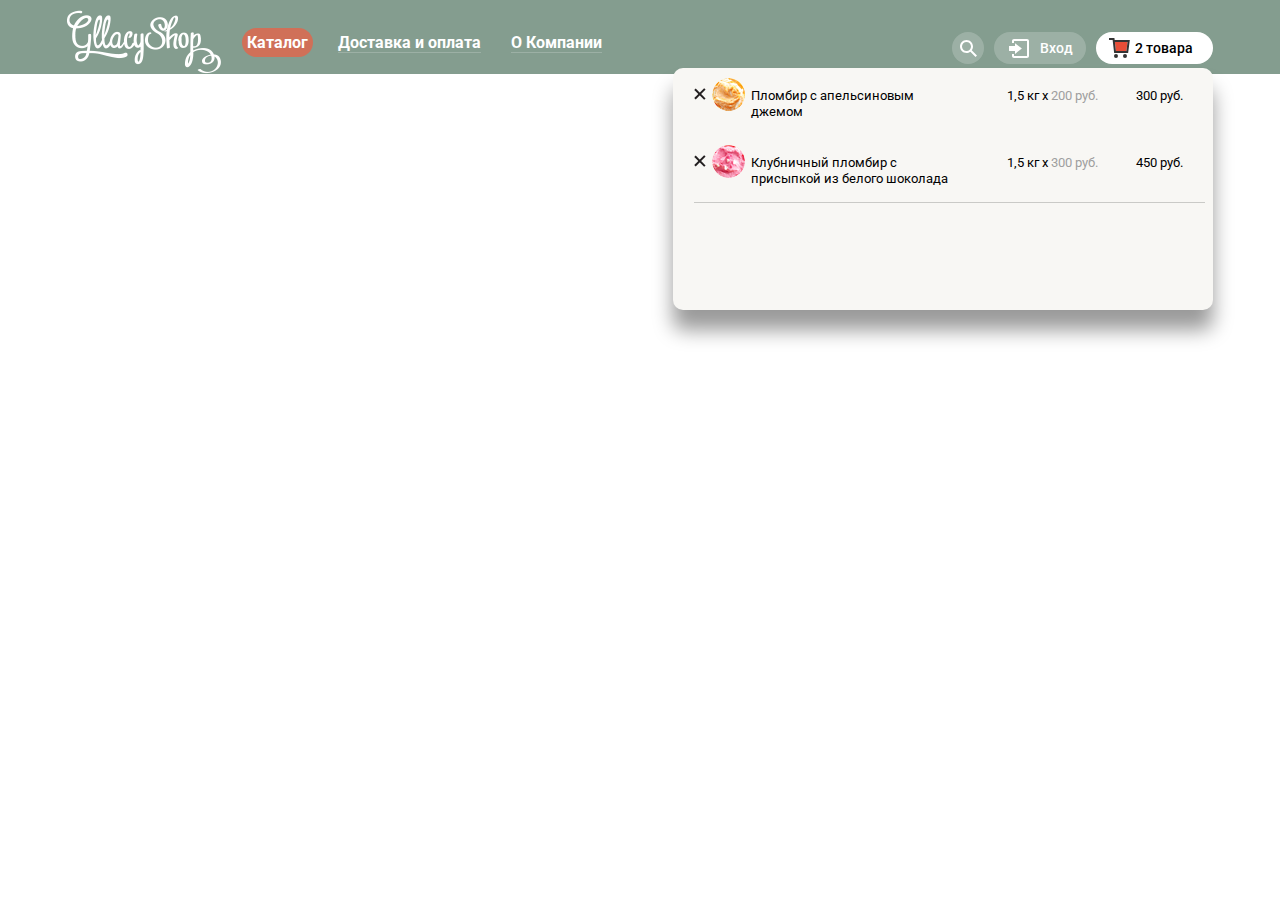
==== catalog.html @ e86bbff4 "Версія 18" ====
<!DOCTYPE html>
<html lang="ru">
<head>
	<meta charset="utf-8">
	<title>HTML Academy: Gllacy</title>
	<link href="https://fonts.googleapis.com/css?family=Roboto:400,500,700" rel="stylesheet">
	<link href="css/normalize.css" rel="stylesheet">
	<link rel="stylesheet"  href="css/style.css">
</head>
<body class="catalog">
	<article class="site-wrapper">
		<h1 class="visually-hidden">Сливочное мороженое</h1>
		<header class="my-header">
			<div class="container">
				<a class="header-logo" href="index.html">
					<img src="img/logo.png" width="154" height="64" alt="Логотип Gllacy">
				</a>
				<nav class="my-navigation">
					<ul class="site-navigation">
						<li class="navigation-item">
							<a href="" class="active">Каталог</a>
							<ul class="sub-menu">
								<li class="sub-menu-title">Новинки</li>
								<li class="active">
									<a href="catalog.html">Сливочное</a>
								</li>
								<li>
									<a href="">Щербеты</a>
								</li>
								<li>
									<a href="">Фруктовый лед</a>
								</li>
								<li>
									<a href="">Мелорин</a>
								</li>
							</ul>
						</li>
						<li class="navigation-item">
							<a href="">Доставка и оплата</a>
						</li>
						<li class="navigation-item">
							<a href="">О Компании</a>
						</li>
					</ul>
				</nav>
				<div class="search">
					<button class="search-button">
						<svg x="0px" y="0px" width="17px" height="17px" viewBox="0 0 17 17" enable-background="new 0 0 17 17" xml:space="preserve">
							<g>
								<path fill="#FFFFFF" d="M16.958,15.527L11.75,10.32C12.533,9.247,13,7.93,13,6.5C13,2.91,10.09,0,6.5,0S0,2.91,0,6.5
								S2.91,13,6.5,13c1.438,0,2.763-0.473,3.839-1.263l5.205,5.204L16.958,15.527z M6.5,11C4.019,11,2,8.981,2,6.5S4.019,2,6.5,2
								S11,4.019,11,6.5S8.981,11,6.5,11z"/>
							</g>
						</svg>
					</button>
					<form class="search-form" action="https://echo.htmlacademy.ru" method="post">
						<input type="search" name="search" id="search" placeholder="Что ищем?">
					</form>	
				</div>
				<div class="user-enter">
					<button class="enter-button">
						<svg x="0px" y="0px" width="21px" height="19px" viewBox="0 0 21 19" enable-background="new 0 0 21 19" xml:space="preserve">
							<polygon fill="#FFFFFF" points="6,14.875 12.917,9.5 6,4.125 6,7.042 -0.042,7.042 -0.042,11.959 6,11.959"/>
							<path fill="#FFFFFF" d="M18,0H5C3.9,0,3,0.9,3,2v2h2V2h13v15H5v-2H3v2c0,1.1,0.9,2,2,2h13c1.1,0,2-0.9,2-2V2C20,0.9,19.1,0,18,0z"/>
						</svg>
						<span>Вход</span>
					</button>
					<form class="enter-form" action="https://echo.htmlacademy.ru" method="post">
						<p class="form-item">
							<input type="text" name="user-email" id="user-email" required="">
							<label for="user-email">Электронная почта</label>
						</p>
						<p class="form-item">
							<input type="password" name="user-password" id="user-password" required="">
							<label for="user-password">Пароль</label>
						</p>
						<div class="authorization">
							<button type="submit">Войти</button>
							<p class="auxiliary-links">
								<a href="">Забыли пароль?</a>
								<a href="">Новая регистрация</a>
							</p>
						</div>
					</form>
				</div>
				<div class="basket">
					<button class="full-basket">
						<svg x="0px" y="0px" width="21px" height="20px" viewBox="0 0 21 20" enable-background="new 0 0 21 20" xml:space="preserve">
							<polygon fill="#E84D37" points="5.888,4.031 6.922,13 17.372,13 18.548,4.031 "/>
							<circle fill="#343434" cx="6.984" cy="18" r="2"/>
							<circle fill="#343434" cx="15.984" cy="18" r="2"/>
							<path fill="#343434" d="M5.657,2.031L5.422,0H0v2h3.64l1.5,13h13.988l1.699-12.969H5.657z M17.372,13H6.922L5.888,4.031h12.66	L17.372,13z"/>
						</svg>
						<span>2 товара</span>
					</button>
					<div class="selected-goods">
						<ul class="selected-goods-list">
							<li class="selected-goods-item">
								<button class="delete-button" type="button">
									<span class="visually-hidden">
										Удалить товар из списка избранных
									</span>
								</button>
								<div class="goods-description">
									<img src="img/selected-ice-1.png" width="33" height="33" alt="Мороженое">
									<p class="ice-name">
										Пломбир с апельсиновым джемом
									</p>
									<p class="quantity-price">
										1,5 кг х <span>200 руб.</span>
									</p>
									<span class="total-price">300 руб.</span>
								</div>
							</li>
							<li class="selected-goods-item">
								<button class="delete-button" type="button">
									<span class="visually-hidden">
										Удалить товар из списка избранных
									</span>
								</button>
								<div class="goods-description">
									<img src="img/selected-ice-2.png" width="33" height="33" alt="Мороженое">
									<p class="ice-name">
										Клубничный пломбир с присыпкой из белого шоколада
									</p>
									<p class="quantity-price">
										1,5 кг х <span>300 руб.</span>
									</p>
									<span class="total-price">450 руб.</span>
								</div>
							</li>
						</ul>
					</div>
				</div>
			</div>
		</header>
	</article>
</body>
</html>
---- css/style.css ----
body {
	font-family: "Roboto", Arial, sans-serif; 
	font-size: 16px;
	line-height: 22px;
	font-weight: 400;
}
a {
	text-decoration: none;
}
button {
	font-family: "Roboto", Arial, sans-serif;
	border: none;
	background: none;
	cursor: pointer;
}
input,
textarea {
	font-family: "Roboto", Arial, sans-serif;
}
.visually-hidden:not(:focus):not(:active),
input[type="checkbox"].visually-hidden,
input[type="radio"].visually-hidden {
	position: absolute;
	width: 1px;
	height: 1px;
	margin: -1px;
	border: 0;
	padding: 0;
	white-space: nowrap;
	-webkit-clip-path: inset(100%);
	      clip-path: inset(100%);
	clip: rect(0 0 0 0);
	overflow: hidden;
}
.container {
	position: relative;
	margin: 0 auto;
	padding: 0 27px;
	box-sizing: border-box;
	max-width: 1200px;
}
.site-wrapper {
	background-color: #849d8f;
	min-width: 1200px
}
.my-header .container {
	display: flex;
	position: relative;
	padding-top: 32px;
}
.header-logo img {
	position: absolute;
	left: 27px;
	top: 10px;
}
.my-navigation .site-navigation {
	display: flex;
	list-style: none;
	margin: 0;
	margin-left: 180px;
	padding: 0;
}
 .site-navigation .navigation-item {
 	position: relative;
 	padding-bottom: 10px;
 } 
.navigation-item > a {
	font-size: 16px;
	line-height: 18px;
	font-weight: 700;
	color: #ffffff;
	border-bottom: 1px solid rgba(255, 255, 255, 0.2);
}
.navigation-item > a.active {
	border-bottom: none;
}
.navigation-item:not(:last-child) a {
	margin-right: 30px;
}
.navigation-item:hover > a {
	padding: 5px;
	color: #333333;
	background-color: #f7f6f3;
	border-radius: 15px;
	border: none;
}
.navigation-item:not(:last-child):hover a,
.navigation-item:not(:last-child):active a  {
	margin-right: 20px;
}
.navigation-item > a:active {
	padding: 5px;
	color: #333333;
	background-color: #f7f6f3;
	border-radius: 15px;
	box-shadow: inset 0 2px 0 0 #696969;
} 
.navigation-item  a.active {
	color: #ffffff;
	background-color: #d07058;
	border-radius: 15px;
	padding: 5px;	
}
.site-navigation .navigation-item:hover .sub-menu {
	display: block;
}
.my-navigation .sub-menu {
	display: none;
	position: absolute;
    left: -18px;
    top: 30px;
	margin: 0;
	padding: 13px 0;
	box-sizing: border-box;
	font-size: 14px;
	line-height: 16px;
	list-style: none;
	width: 144px;
	background-color: #f8f7f4;
	border-radius: 5px;
	box-shadow: 0 20px 20px 0 rgba(0, 0, 0, 0.4);
	z-index: 2;
}
.my-navigation .sub-menu-title {
	margin: 0 6px;
	padding-left: 15px;
	padding-bottom: 12px;
	font-weight: 700;
	border-bottom: 1px solid #d1d0ce;
}
.my-navigation .sub-menu a {
	display: block;
	margin: 0;
	padding: 6px 0 6px 21px;
	color: #000000;
}
.sub-menu li:not(.sub-menu-title):hover {
	background-color: #fbded7;
}
.sub-menu li:not(.sub-menu-title):active {
	background-color: #f6b5a5;
}
.sub-menu li.active,
.sub-menu li.active:hover,
.sub-menu li.active:active {
	background-color: #d07058;
	border-bottom: none;
}
.navigation-item:not(:last-child) a.active{
	margin-right: 25px;
	margin-left: -5px;
}
.sub-menu .active a {
	color: #ffffff;
}
.my-header .search {
	margin-left: auto;
	position: relative;
	padding-left: 15px;
	padding-bottom: 10px;
	cursor: pointer;
}
.search .search-button {
	display: flex;
	width: 32px;
	height: 32px;
    background-color: rgba(255, 255, 255, 0.2);
	border-radius: 50%;
	cursor: pointer;
}
.search:hover .search-button {
	background-color: #f8f7f4;
}
.search-button svg {
	display: block;
	margin: auto;
}
.search:hover path {
	fill: #000000;
}
.search .search-form {
	display: none;
	position: absolute;
    top: 36px;
    left: -294px;
	width: 341px;
	padding: 20px 15px;
	box-sizing: border-box;
	background-color: #f8f7f4;
	border-radius: 5px;
	box-shadow: 0 20px 20px 0 rgba(0, 0, 0, 0.4);
	z-index: 2;
}
.search-form input {
	font-family: "Roboto", Arial, sans-serif; 
	font-size: 14px;
	line-height: 24px;
	font-weight: 400;
	width: 100%;
	height: 44px;
	padding: 0 15px;
	border: 1px solid #d3d3d2;
	border-radius: 5px;
}
.search:hover .search-form {
	display: block;
}
.my-header .user-enter {
	position: relative;
	margin-left: 10px;
}
.user-enter .enter-button {
	padding: 0;
	margin: 0;
	padding-left: 37px;
	padding-right: 5px;
	box-sizing: border-box;
	min-width: 92px;
	max-width: 180px;
	min-height: 32px;
    background-color: rgba(255, 255, 255, 0.2);
	border-radius: 20px; 
	position: relative;
}
.enter-button svg {
	position: absolute;
	top: 7px;
	left: 15px;
}
.enter-button span {
	display: block;
	font-size: 14px;
	line-height: 16px;
	font-weight: 500;
	color: #ffffff;
}
.user-enter:hover .enter-button {
	background-color: #f8f7f4;
}
.user-enter:hover path,
.user-enter:hover polygon {
	fill: #000000;
}
.user-enter:hover span {
	color: #000000;
}
.user-enter .enter-form {
	display: none;
	width: 277px;
	padding: 20px 17px 20px 19px;
	box-sizing: border-box;
	background-color: #f8f7f4;
	border-radius: 5px;
	box-shadow: 0 20px 20px 0 rgba(0, 0, 0, 0.4);
	position: absolute;
	top: 36px;
    left: -185px;
    z-index: 2;
}
.user-enter:hover .enter-form {
	display: block;
}
.enter-form label,
.enter-form input {
	font-family: "Roboto", Arial, sans-serif; 
	font-size: 14px;
	line-height: 24px;
	font-weight: 400;
}
.enter-form .form-item {
	position: relative;
	margin: 0;
}
.enter-form input {
	width: 100%;
	height: 44px;
	padding-left: 15px;
	padding-right: 10px;
	box-sizing: border-box;
	border: 1px solid #d3d3d2;
	border-radius: 5px;
}
.enter-form .box {
	position: relative;
}
.form-item label {
	position: absolute;
	color: #999999;
	top: 10px;
	left: 15px;
	transition: 0.2s ease all;
}
.user-enter input:focus +  label,
.user-enter input:valid +  label {
	transform: translateY(-32px);
	font-size: 12px;
	color: #485798;
}
.enter-form input[type="text"] {
	margin-bottom: 20px;
}
.enter-form .authorization {
	display: flex;
	justify-content: space-between;
	flex-wrap: wrap;
	margin-top: 20px;
}
.authorization button {
	min-width: 100px;
	padding: 11px 5px;
	font-size: 18px;
	line-height: 24px;
	font-weight: 700;
	color: #ffffff;
	background-image: linear-gradient(90deg, rgb(231,74,53) 0%, rgb(242,104,67) 100%);
	border-radius: 25px;	
}
.authorization button:hover {
	background-image: none;
	background-color: #ed715f;
	box-shadow: 0px 2px 0px 0px #ac1000;
}
.authorization button:active {
	background-image: linear-gradient( 90deg, rgb(242,104,67) 0%, rgb(231,74,53) 100%);
	box-shadow: inset 0px 2px 0px 0px #ac1000;
}
.authorization .auxiliary-links {
	margin: 0;
	margin-left: 5px;
	display: flex;
	flex-direction: column;
	align-self: center;
}
.auxiliary-links a {
	display: block;
	align-self: center;
	font-size: 13px;
	line-height: 15px;
	color: #323232;
	border-bottom: 1px solid #b2b2b2;
}
.auxiliary-links a:first-child {
	margin-bottom: 9px;
	margin-right: 17px;
}
.auxiliary-links a:hover,
.auxiliary-links a:active {
	color: #e84d37;
	border-color: #f9cdc4;
}
.my-header .basket {
	margin-left: 10px;
}
.basket .basket-button {
	position: relative;
	min-width: 117px;
	padding: 8px 0;
	padding-left: 10px;
	background-color: rgba(255, 255, 255, 0.2);
	border-radius: 20px;
	font-size: 14px;
	font-weight: 500;
	color: #ffffff;
	line-height: 16px;
}
.basket:hover .basket-button {
	background-color: #ffffff;
	color: #000000;
}
.basket svg {
	position: absolute;
	top: 6px;
    left: 13px;
}
.basket:hover path,
.basket:hover circle {
	fill: #000000;
}
.slider-switches {
	position: relative;
}
.slider-switches .wrapper {
	position: absolute;
	top: 595px;
	z-index: 2;
}
.slider-controls label {
	position: relative;
	display: inline-block;
	width: 21px;
	height: 21px;
	border: 2px solid #ffffff;
	box-sizing: border-box;
	border-radius: 50%;
	cursor: pointer;
}
.slider-controls label:hover {
	background-color: rgba(248, 247, 244, 0.4);
}
#slider-1:checked ~ .slider-switches .slider-controls-item-1 {
	background-color: #ffffff;
}
#slider-2:checked ~ .slider-switches .slider-controls-item-2 {
	background-color: #ffffff;
}
#slider-3:checked ~ .slider-switches .slider-controls-item-3 {
	background-color: #ffffff;
}
#slider-2:checked  ~ .site-wrapper {
	background-color: #8d9bab;
}
#slider-3:checked  ~ .site-wrapper {
	background-color: #a7958e;
}
.my-header .slider {
	min-height: 540px;
}
.slider .container {
	padding-top: 0;
	padding-bottom: 0;
}
.slider .slider-list {
	padding: 0;
	list-style: none;
}
 .slider-list .slider-item {
 	display: none;
 	position: relative;
 	width: 1146px; 
}
 #slider-1:checked ~ .site-wrapper .slider-item:nth-child(1) {
	display: block;
}
#slider-2:checked ~ .site-wrapper .slider-item:nth-child(2) {
	display: block;
}
#slider-3:checked ~ .site-wrapper .slider-item:nth-child(3) {
	display: block;
}
.slider-item .contacts {
	width: 167px;
	margin-left: auto;
}
.contacts p {
	margin: 0;
	margin-bottom: 5px;
	font-size: 14px;
	line-height: 14px;
	color: #ffffff;
	font-weight: 700;
}
.contacts span {
	font-size: 22px;
	line-height: 24px;
	color: #ffffff;
	font-weight: 700;
}
.slider-item img {
	position: absolute;
    left: 50%;
    transform: translateX(-50%);
    filter: drop-shadow(0 0 70px rgba(255, 255, 255, 0.5));
    z-index: 1;
}
.slider-item h2 {
    position: absolute;
    top: 303px;
    padding: 0 237px;
    font-size: 60px;
    line-height: 60px;
    font-weight: 700;
    color: #ffffff;
    z-index: 2;
}
.slider-item a {
	position: absolute;
    left: 50%;
    top: 500px;
    margin-left: -140px;
    padding: 11.5px 41.5px;
    font-size: 32px;
    line-height: 44px;
    font-weight: 700;
    color: #ffffff;
    background-image: linear-gradient( 90deg, rgb(231,74,53) 0%, rgb(242,104,67) 100%);
    box-shadow: 0px 2px 2px 0px rgba(172, 16, 0, 0.64);
    border-radius: 35px;
    z-index: 2;
}
.slider-item a:hover {
	background-image: none;
	background-color: #ed715f;
	box-shadow: 0px 2px 0px 0px #ac1000;
}
.slider-item a:active {
	background-image: linear-gradient( 90deg, rgb(242,104,67) 0%, rgb(231,74,53) 100%);
	box-shadow: inset 0px 2px 0px 0px #ac1000;
}
.slider-item:nth-child(2) .title-bottom {
	padding: 0 38px;
}
.slider-item:nth-child(3) .title-top {
	padding: 0 15px;
}
.action .container {
	position: relative;
}
.action .action-list {
	display: flex;
	justify-content: space-between;
	list-style: none;
	padding: 0;
	margin: 0;
	margin-top: 74px;
}
.action-list .action-item {
	width: 560px;
	min-height: 229px;
	border-radius: 15px;
	padding: 23px 20px;
	box-sizing: border-box;
	display: flex;
	flex-direction: column;
}
.action-list .action-item:first-child {
	background-image: url(../img/action-1.jpg);
	background-color: #802747;
	background-size: cover;
	z-index: 2
}
.action-list .action-item:last-child {
	background-image: url(../img/action-2.jpg);
	background-color: #663b25;
	background-size: cover;
	z-index: 2;
}
.action-item h3 {
	margin: 0;
	font-size: 35px;
	line-height: 41px;
	color: #ffffff;
}
.action-item p {
	margin: 0;
	margin-top: 25px;
	margin-bottom: 28px;
	font-size: 18px;
	line-height: 22px;
	color: #ffffff;
	font-weight: 700;
}
.action-item a {
	font-size: 18px;
	line-height: 24px;
	font-weight: 700;
	color: #ffffff;
	min-width: 120px;
	max-width: 280px;
	padding: 11px 23.5px;
	background-image: linear-gradient(90deg, rgb(231,74,53) 0%, rgb(242,104,67) 100%);
	box-shadow: 0px 2px 2px 0px rgba(172, 16, 0, 0.64);
	border-radius: 25px;
	align-self: flex-end;
}
.action-item a:hover {
	background-image: none;
	background-color: #ed715f;
	box-shadow: 0px 2px 0px 0px #ac1000;
}
.action-item a:active {
	background-image: linear-gradient( 90deg, rgb(242,104,67) 0%, rgb(231,74,53) 100%);
	box-shadow: inset 0px 2px 0px 0px #ac1000;
}
.popular-goods {
	margin-top: 40px;
}
.popular-goods .ice-list {
	margin: 0;
	padding: 0;
	list-style: none;
	display: flex;
	flex-wrap: wrap;
}
.ice-list .ice-item {
	position: relative;
    width: 267px;
    min-height: 322px;
    color: #ffffff;
}
.ice-list .ice-item:not(:nth-child(4n+4)) {
	margin-right: 26px;
}
.ice-item .ice-item-container {
	position: absolute;
	left: -13px;
	display: flex;
	flex-direction: column;
    width: 293px;
    min-height: 408px;
    padding: 0 13px;
    padding-top: 6px;
    padding-bottom: 20px;
    box-sizing: border-box;
    color: #ffffff;
    border-radius: 5px;
    z-index: 2;
}
.ice-item .ice-item-container:hover {
	z-index: 3;
	background-color: rgba(248, 247, 244, 0.2);
	box-shadow: 0px 20px 20px 0px rgba(0, 0, 0, 0.4);
}
.ice-item-container img {
	width: 267px;
	height: 267px;
	border-radius: 50%;
}
.ice-item-container .ice-priсe {
	display: block;
	font-size: 45px;
	line-height: 45px;
	font-weight: 700;
	margin-top: -64px;
}
.ice-priсe b {
	font-size: 30px;
	line-height: 45px;
}
.ice-item-container .ice-description {
	margin-top: 20px;
	margin-bottom: 15px;
	text-align: center;
	color: #ffffff;
}
.ice-description a {
	color: #ffffff;
	border-bottom: 1px solid rgba(255, 255, 255, 0.2);
}
.ice-item-container .fast-browsing {
	display: none;
	align-self: center;
	font-size: 18px;
	line-height: 24px;
	font-weight: 700;
	max-width: 250px;
	padding: 10.5px 16.5px;
	box-sizing: border-box;
	color: #ffffff;
	background-image: linear-gradient(90deg, rgb(231,74,53) 0%, rgb(242,104,67) 100%);
    box-shadow: 0px 2px 2px 0px rgba(172, 16, 0, 0.64);
    border-radius: 25px;
}
.ice-item-container .fast-browsing:hover {
	background-image: none;
	background-color: #ed715f;
	box-shadow: 0px 2px 0px 0px #ac1000;
}
.ice-item-container .fast-browsing:active {
	background-image: linear-gradient( 90deg, rgb(242,104,67) 0%, rgb(231,74,53) 100%);
	box-shadow: inset 0px 2px 0px 0px #ac1000;
}
.ice-item-container:hover .fast-browsing {
	display: block;
}
.popular-goods .hit {
	position: relative;
}
.popular-goods .hit::before {
	content: "";
	position: absolute;
	top: 10px;
	left: 0;
	width: 70px;
	height: 70px;
	background-image: url(../img/hit.png);
	background-repeat: no-repeat;
}
.about-us {
	margin-top: -35px;
}
.about-us .about-us-wpapper {
	min-height: 310px;
	padding: 30px 33px 0 21px;
	box-sizing: border-box;
	background-color: #e1cea4;
	background-image: url(../img/pattern-1.png);
	border-radius: 15px;
}
.about-us-wpapper h2 {
	margin: 0;
	margin-bottom: 20px;
	font-size: 24px;
	line-height: 30px;
}
.about-us-wpapper .about-us-description {
	display: flex;
	justify-content: space-between;
	align-items: flex-start;
	flex-wrap: wrap;
}
.about-us-description p {
	position: relative;
	width: 540px;
	margin: 0;
	margin-bottom: 25px;
	padding-left: 58px;
	box-sizing: border-box;
}
.about-us-description p:first-child::before {
	content: "";
	background-image: url(../img/description-icon-1.png);
	position: absolute;
	top: -15px;
	left: 0;
	width: 49px;
	height: 49px;
}
.about-us-description p:nth-child(2)::before {
	content: "";
	background-image: url(../img/description-icon-2.png);
	position: absolute;
	top: -15px;
	left: 0;
	width: 49px;
	height: 49px;
}
.about-us-description p:nth-child(3)::before {
	content: "";
	background-image: url(../img/description-icon-3.png);
	position: absolute;
	top: -15px;
	left: 0;
	width: 49px;
	height: 49px;
}
.about-us-description p:last-child::before {
	content: "";
	background-image: url(../img/description-icon-4.png);
	position: absolute;
	top: -15px;
	left: 0;
	width: 49px;
	height: 49px;
}
.our-news {
	margin-top: 41px;
}
.our-news .container {
	display: flex;
	justify-content: space-between;
}
.our-news .news-item,
.our-news form {
	width: 560px;
	min-height: 220px;
	background-color: #ffffff;
	border-radius: 15px;
}
.our-news .news-item {
	padding: 25px 20px;
	box-sizing: border-box;
	background-image: url(../img/news-background.png);
	background-repeat: no-repeat;
	background-size: cover;
}
.news-item h3 {
	margin: 0;
	font-size: 16px;
}
.news-item a {
	display: block;
	margin-top: 10px;
	width: 285px;
	font-size: 24px;
	line-height: 30px;
	font-weight: 700;
	color: #000000;
	text-decoration: underline;
}
.our-news .news-form {
	margin-left: auto;
	padding: 5px;
	padding-left: 6px;
	box-sizing: border-box;
	background-image: url(../img/form-background.png);
	background-size: cover;
}
.news-form .form-wrapper {
	min-height: 210px;
	padding-top: 30px;
	padding-bottom: 35px;
	padding-left: 22px;
	box-sizing: border-box;
	background-color: #f8f7f4;
	border-radius: 15px;
}
.form-wrapper .form-description {
	margin: 0;
	padding-right: 11px;
	color: #5a5a5a;
}
.form-wrapper .your-email {
	display: block;
	margin: 0;
	padding: 0;
	margin-top: 34.9px;
}
.your-email input {
	font-size: 16px;
	width: 370px;
	height: 44px;
	padding: 0 15px;
	box-sizing: border-box;
	border: 1px solid #d3d3d2;
	border-radius: 5px;
}
.your-email button {
	max-width: 130px;
	font-size: 18px;
	line-height: 24px;
	font-weight: 700;
	color: #ffffff;
    padding: 10.5px 19.5px;
    margin-left: 12px;
	background-image: linear-gradient(90deg, rgb(231,74,53) 0%, rgb(242,104,67) 100%);
    box-shadow: 0px 2px 2px 0px rgba(172, 16, 0, 0.64);
    border-radius: 25px;
}
.your-email button:hover {
	background-image: none;
	background-color: #ed715f;
	box-shadow: 0px 2px 0px 0px #ac1000;
}
.your-email button:active {
	background-image: linear-gradient( 90deg, rgb(242,104,67) 0%, rgb(231,74,53) 100%);
	box-shadow: inset 0px 2px 0px 0px #ac1000;
}
.contact-details {
	margin-top: 40px;
}
.contact-details .container {
	padding: 0;
	position: relative;
}
.contact-details .map {
	min-height: 430px;
	background-image: url(../img/map.jpg);
	background-size: cover;
}
.contact-details .details-feedback {
	position: absolute;
	top: 40px;
	right: 20px;
	width: 305px;
	min-height: 307px;
	background-color: #ffffff;
	padding: 30px 25px 28px 25px;
	box-sizing: border-box;
	border-radius: 15px;
}
.details-feedback p {
	margin: 0;
}
.details-feedback h3 {
	margin: 0;
	font-size: 14px;
	font-weight: 400;
	line-height: 20px;
}
.details-feedback b {
	display: block;
	margin-top: 8px;
	font-size: 18px;
	line-height: 24px;
}
.details-feedback .phone {
	margin-top: 15px;
}
.our-address h3 {
	padding-right: 105px;
}
.phone span {
	display: block;
	margin-top: 8px;
	font-size: 14px;
	line-height: 22px;
}
.details-feedback button {
	margin-top: 13px;
	font-size: 18px;
	line-height: 24px;
	font-weight: 700;
	color: #ffffff;
	width: 252px;
	padding: 10px 0;
	background-image: linear-gradient(90deg, rgb(231,74,53) 0%, rgb(242,104,67) 100%);
    box-shadow: 0px 2px 2px 0px rgba(172, 16, 0, 0.64);
    border-radius: 25px;
}
.details-feedback button:hover {
	background-image: none;
	background-color: #ed715f;
	box-shadow:  0px 2px 0px 0px #ac1000;
}
.details-feedback button:active {
	background-image: linear-gradient( 90deg, rgb(242,104,67) 0%, rgb(231,74,53) 100%);
	box-shadow: inset 0px 2px 0px 0px #ac1000;
}
.my-footer .container {
	display: flex;
	padding-top: 35px;
	padding-bottom: 25px;
}
.social-footer .social-list {
	display: flex;
	justify-content: space-between;
	margin: 0;
	padding: 0;
	list-style: none;
	width: 185px;
}
.social-list .social-item {
	position: relative;
	width: 38px;
	height: 38px;
	border: 3px solid rgba(255, 255, 255, 0.5);
	box-sizing: border-box;
	border-radius: 50%;
	cursor: pointer;
}
.social-item a {
	display: block;
	width: 32px;
	height: 32px;
}
.social-item svg {
	position: absolute;
	width: 32.5px;
	height: 32.5px;
	top: 0px;
	left: 0px;
}
.social-item path {
	fill: #e6ebe9;
}
.social-item:hover path {
	fill: #ffffff;
}
.social-item:active path {
	fill: #e9e9e9;
}
.my-footer .footer-menu {
	width: 328px;
	margin-left: 215px;
	padding-left: 23px;
	box-sizing: border-box;
}
.footer-menu .footer-menu-list {
	display: flex;
	justify-content: space-between;
	flex-wrap: wrap;
	list-style: none;
	margin: 0;
	padding: 0;
}
.footer-menu-list a {
	position: relative;
	font-size: 13px;
	line-height: 18px;
	font-weight: 400;
	color: #ffffff;
	border-bottom: 1px solid rgba(255, 255, 255, 0.2)
}
.footer-menu-item:first-child a {
	font-weight: 700;
}
.footer-menu-item:nth-child(2) a {
	margin-right: 56px;
}
.footer-menu-item:first-child a::before {
	content: "";
    width: 15px;
    height: 14px;
    position: absolute;
    top: 4px;
    left: -22px;
    background-image: url(../img/heart.svg);
    background-repeat: no-repeat;
}
.footer-menu-item a:hover,
.footer-menu-item a:active {
	color: #ffbc98;
	border-bottom: 1px solid rgba(255, 188, 158, 0.2);
}
.my-footer .copurigth {
	display: flex;
	flex-direction: column;
	position: relative;
	margin-left: auto;
}
.copurigth .copurigth-wrapper {
	width: 190px;
	position: absolute;
    top: -16px;
    left: -190px;
}
.copurigth-logo:hover img {
	opacity: 0.8;
}
.copurigth-logo:active img {
	opacity: 0.6;
}
.copurigth p {
	font-size: 12px;
	line-height: 18px;
	color: #ffffff;
	margin: 0;
	margin-top: 5px;
}
.copurigth .copurigth-link {
	color: #ffffff;
	border-bottom: 1px solid rgba(255, 255, 255, 0.2);
}
.copurigth .copurigth-link:hover,
.copurigth .copurigth-link:active {
	color: #ffbc98;
	border-bottom: 1px solid rgba(255, 188, 158, 0.2);
}
.feedback-popup {
	display: none;
	position: fixed;
    top: 0;
    left: 0;
    width: 100%;
    height: 100%;
    background-color: rgba(50, 50, 50, 0.2);
    z-index: 2;
}
.feedback-popup-wrapper {
	position: fixed;
	left: 50%;
	margin-left: -239px;
	padding: 25px 25px 25px 24px;
	box-sizing: border-box;
	bottom: 100px;
	width: 478px;
	background-color: #f8f7f4;
	border-radius: 10px;
	z-index: 2;
}
.feedback-popup-wrapper h2 {
	margin: 0;
	margin-bottom: 25px;
	font-size: 24px;
	line-height: 28px;
	font-weight: 500;
}
.feedback-popup-wrapper .feedback-form {
	position: relative;
	display: flex;
	flex-direction: column;
}
.feedback-form input {
	width: 267px;
	height: 44px;
	padding-left: 15px;
	padding-right: 20px;
	border: 1px solid #d3d3d2;
	box-sizing: border-box;
	border-radius: 5px;
	margin-bottom: 13px;
}
.feedback-form input:hover,
.feedback-form textarea:hover {
	padding-left: 14px;
	border: 2px solid #c7c6c5;
}
.feedback-form input:focus,
.feedback-form textarea:focus {
	font-weight: 700;
	border: 2px solid #8fbdec;
	outline: none;
}
.feedback-form input:focus::placeholder,
.feedback-form textarea:focus::placeholder  {
	color: transparent;
	transition: color 0.3s;
}
.feedback-form textarea {
	display: block;
	padding-top: 10px;
	padding-left: 15px;
	padding-right: 20px;
	padding-bottom: 10px;
	min-width: 428px;
	max-width: 428px;
	min-height: 155px;
	max-height: 200px;
	box-sizing: border-box;
	border: 1px solid #d3d3d2;
}
.feedback-form textarea:hover {
	padding-top: 9px;
}
.feedback-form .submit-button {
	align-self: flex-end;
	padding: 10.5px 24px;
	margin-top: 25px;
	font-size: 18px;
	line-height: 24px;
	color: #ffffff;
	font-weight: 700;
	background-image: linear-gradient(90deg, rgb(231,74,53) 0%, rgb(242,104,67) 100%);
    box-shadow: 0px 2px 2px 0px rgba(172, 16, 0, 0.64);
    border-radius: 25px;
}
.feedback-form .submit-button:hover {
	background-image: none;
	background-color: #ed715f;
	box-shadow:  0px 2px 0px 0px #ac1000;
}
.feedback-form .submit-button:active {
	background-image: linear-gradient( 90deg, rgb(242,104,67) 0%, rgb(231,74,53) 100%);
	box-shadow: inset 0px 2px 0px 0px #ac1000;
}
.feedback-form .feedback-popup-close {
	position: absolute;
	top: -55px;
	right: 0;
	width: 18px;
	height: 18px;
}
.feedback-form .feedback-popup-close::before,
.feedback-form .feedback-popup-close::after {
	content: "";
	position: absolute;
	top: 7.5px;
	left: -1.5px;
	width: 21px;
	height: 3px;
	background-color: #231f20;
}
.feedback-form .feedback-popup-close::before {
	transform: rotate(45deg);
}
.feedback-form .feedback-popup-close::after {
	transform: rotate(-45deg);
}

/*Styles for catalog.html*/
.catalog .header-logo:hover {
	opacity: 0.8;
}
.catalog .header-logo:active {
	opacity: 0.7;
}
.catalog .basket {
	position: relative;
}
.catalog .full-basket {
	position: relative;
	min-width: 117px;
	padding: 8px 0;
	border-radius: 20px;
	font-size: 14px;
	font-weight: 500;
	line-height: 16px;
	color: #000000;
	background-color: #ffffff;
	padding-left: 18px;
}
.basket .selected-goods {
	position: absolute;
	top: 36px;
	right: 0;
	padding: 20px 14px 20px 21px;
	box-sizing: border-box;
	width: 540px;
	min-height: 242px;
	background-color: #f8f7f4;
	box-shadow: 0 20px 20px 0 rgba(0, 0, 0, 0.4);
	border-radius: 10px;
}
.selected-goods .selected-goods-list {
	width: 511px;
	margin: 0;
	padding: 0;
	padding-right: 22px;
	padding-bottom: 15px;
	box-sizing: border-box;
	list-style: none;
	font-size: 13px;
	line-height: 16px;
	border-bottom: 1px solid #cacac7;
}
.selected-goods-list .selected-goods-item {
	display: flex;
	justify-content: space-between;
	align-items: flex-start;
}
.selected-goods-item .goods-description {
	display: flex;
	justify-content: space-between;
	align-items: flex-start;
	width: 464px;
	padding-left: 45px;
	position: relative;
}
.goods-description img {
	position: absolute;
	left: 6px;
	top: -10px;
	width: 33px;
	height: 33px;
	border-radius: 50%;
}
.selected-goods-list .selected-goods-item:not(:last-child) {
	margin-bottom: 35px;	
}
.catalog .delete-button {
	position: relative;
	width: 11px;
	height: 11px;
}
.selected-goods-list .delete-button::before,
.selected-goods-list .delete-button::after {
	content: "";
	position: absolute;
	top: 4.5px;
	left: -1px;
	width: 13.5px;
	height: 2px;
	background-color: #231f20;
}
.selected-goods-list .delete-button::before {
	transform: rotate(45deg);
}
.selected-goods-list .delete-button::after {
	transform: rotate(-45deg);
}
.selected-goods-item p {
	margin: 0;
}
.quantity-price span {
	color: #9f9f9f;
}
.selected-goods-item .ice-name {
	max-width: 217px;
}
.selected-goods-item .quantity-price {
	max-width: 95px;
}
.selected-goods-item .total-price {
	max-width: 55px;
}
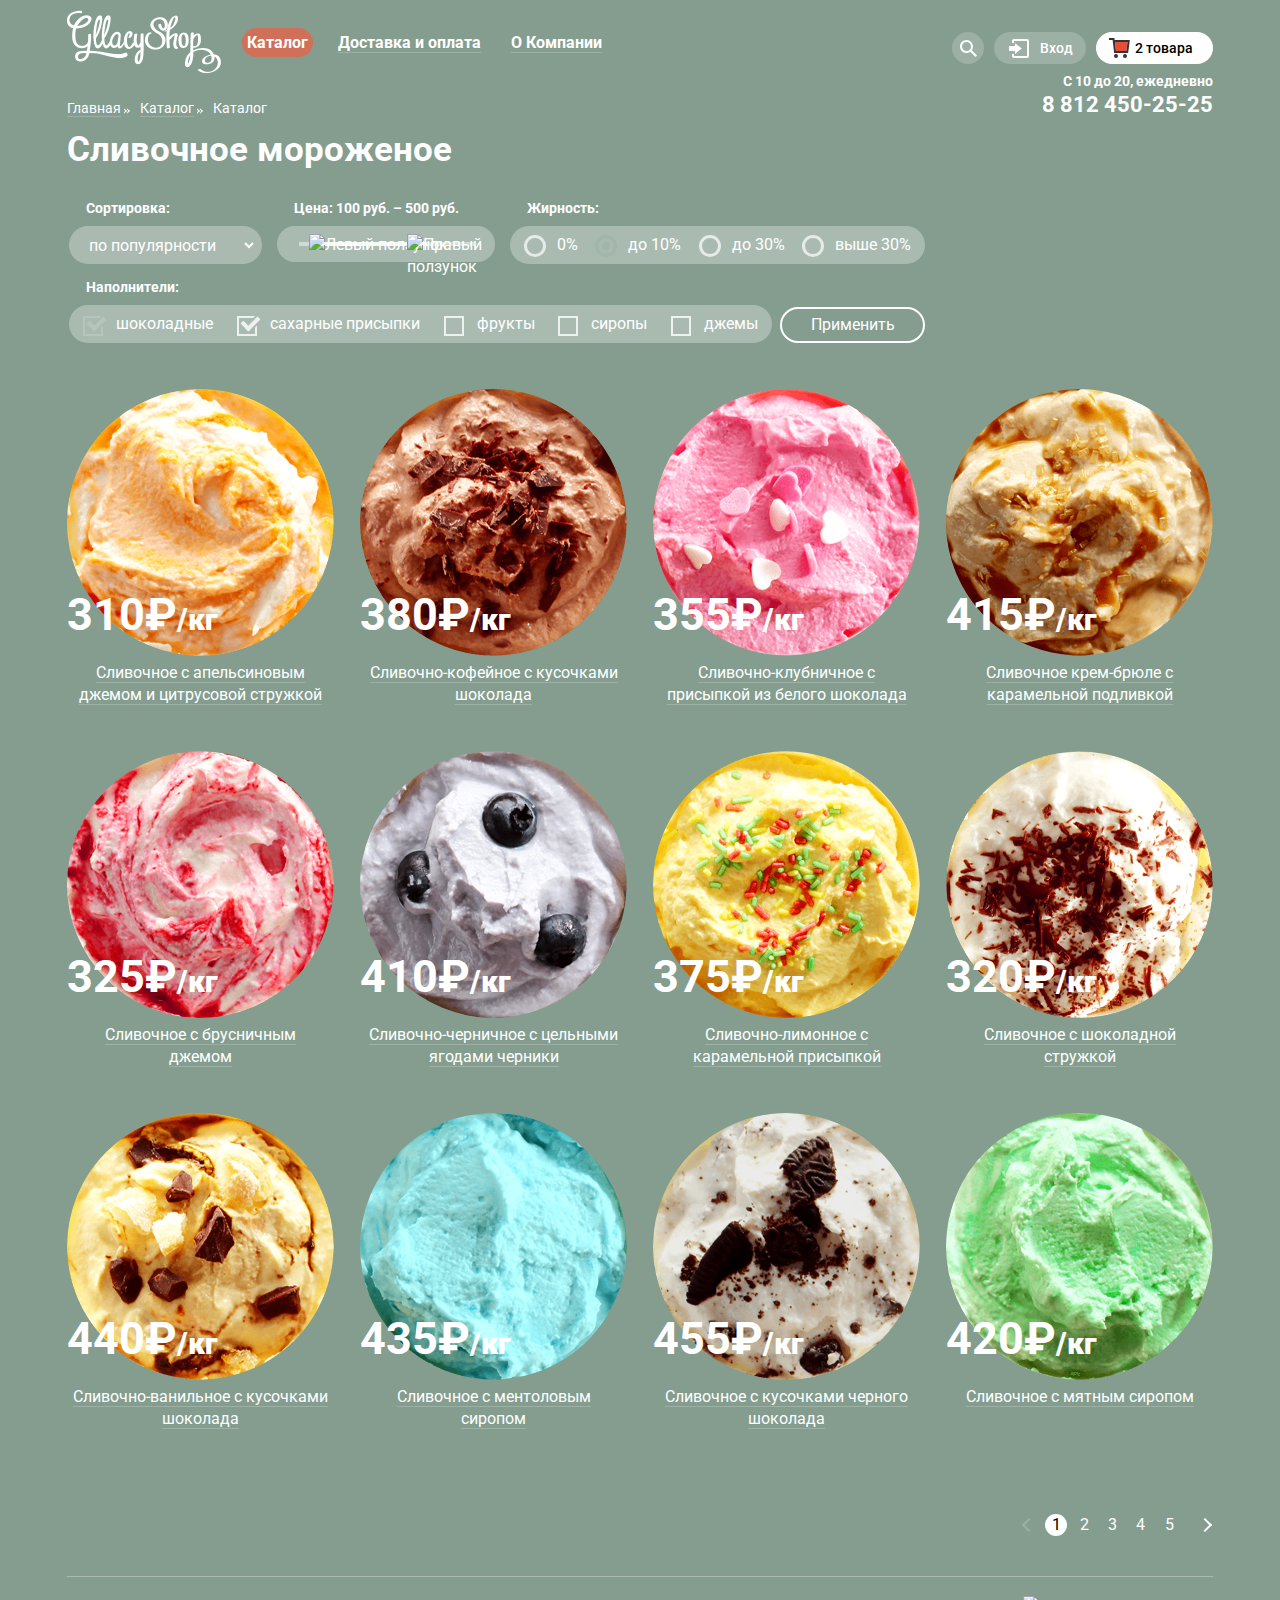
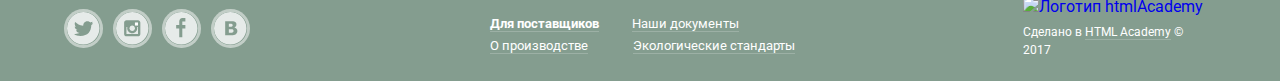
==== commit 33a32f48: "Версія 22" ====
--- a/catalog.html
+++ b/catalog.html
@@ -109,7 +109,7 @@
 									<p class="quantity-price">
 										1,5 кг х <span>200 руб.</span>
 									</p>
-									<span class="total-price">300 руб.</span>
+									<span class="price">300 руб.</span>
 								</div>
 							</li>
 							<li class="selected-goods-item">
@@ -126,14 +126,404 @@
 									<p class="quantity-price">
 										1,5 кг х <span>300 руб.</span>
 									</p>
-									<span class="total-price">450 руб.</span>
+									<span class="price">450 руб.</span>
 								</div>
 							</li>
 						</ul>
+						<div class="selected-goods-bottom">
+							<b class="total-price">Итого:<span>750 руб.</span></b>
+							<a class="to-order" href="">Оформить заказ</a>
+						</div>
 					</div>
+				</div>
+			</div> 
+			<div class="contacts">
+				<div class="container">
+					<p>С 10 до 20, ежедневно</p>
+					<span>8 812 450-25-25</span>
 				</div>
 			</div>
 		</header>
+		<section class="breadcrumbs">
+			<div class="container">
+				<h2 class="visually-hidden">Дополнительная навигация</h2>
+				<ul class="breadcrumbs-list">
+					<li class="breadcrumbs-item">
+						<a href="index.html">Главная</a>
+					</li>
+					<li class="breadcrumbs-item">
+						<a href="">Каталог</a>
+					</li>
+					<li class="breadcrumbs-item">
+						<a class="active" href="">Каталог</a>
+					</li>
+				</ul>
+			</div>
+		</section>
+		<section class="filter">
+			<div class="container">
+				<h2>Сливочное мороженое</h2>
+				<form class="filter-form" action="https://echo.htmlacademy.ru" method="get">
+					<fieldset class="filter-top">
+						<ul class="filter-top-list">
+							<li class="filter-top-item">
+								<div class="sorting">
+									<h3>Сортировка:</h3>
+									<div class="sorting-select">
+										<select>
+											<option>по популярности</option>
+											<option>сначала недорогие</option>
+											<option>сначала дорогие</option>
+											<option>по жирности</option>
+										</select>
+									</div>
+								</div>
+							</li>
+							<li class="filter-top-item">
+								<h3>Цена: 100 руб. – 500 руб.</h3>
+								<div class="range">
+									<p class="line"></p>
+									<p class="interval-line"></p>
+									<p class="range-left">
+										<img src="img/filter-button.png" width="20" height="22" alt="Левый ползунок">
+									</p>
+									<p class="range-right">
+										<img src="img/filter-button.png" width="20" height="22" alt="Правый ползунок">
+									</p>
+								</div>
+							</li>
+							<li class="filter-top-item">
+								<h3>Жирность:</h3>
+								<div class="fatness-percent">
+									<p>
+										<input class="visually-hidden filter-input-radio" type="radio" name="fatness" id="min-fat">
+										<label for="min-fat">0%</label>
+									</p>
+									<p>
+										<input class="visually-hidden filter-input-radio" type="radio" name="fatness" id="small-fat" checked="" disabled="">
+										<label for="small-fat">до 10%</label>
+									</p>
+									<p>
+										<input class="visually-hidden filter-input-radio" type="radio" name="fatness" id="medium-fat">
+										<label for="medium-fat">до 30%</label>
+									</p>
+									<p>
+										<input class="visually-hidden filter-input-radio" type="radio" name="fatness" id="max-fat">
+										<label for="max-fat">выше 30%</label>
+									</p>
+								</div>
+							</li>
+						</ul>
+					</fieldset>
+					<fieldset class="filter-bottom">
+						<div class="filter-bottom-wrapper">
+							<div class="ice-filler">
+								<div class="ice-filler-wpapper">
+									<h3>Наполнители:</h3>
+									<div class="ice-filler-item">
+										<p>
+											<input class="visually-hidden filter-input-checkbox" type="checkbox" name="chocolate" id="chocolate-filter" checked="" disabled="">
+											<label for="chocolate-filter">шоколадные</label>
+										</p>
+										<p>
+											<input class="visually-hidden filter-input-checkbox" type="checkbox" name="sugar-powders" id="sugar-powders-filter" checked="">
+											<label for="sugar-powders-filter">сахарные присыпки</label>
+										</p>
+										<p>
+											<input class="visually-hidden filter-input-checkbox" type="checkbox" name="fruits" id="fruits-filter">
+											<label for="fruits-filter">фрукты</label>
+										</p>
+										<p>
+											<input class="visually-hidden filter-input-checkbox" type="checkbox" name="syrup" id="syrup-filter">
+											<label for="syrup-filter">сиропы</label>
+										</p>
+										<p>
+											<input class="visually-hidden filter-input-checkbox" type="checkbox" name="jams" id="jams-filter">
+											<label for="jams-filter">джемы</label>
+										</p>
+									</div>
+								</div>
+							</div>
+							<button class="submit-button" type="submit">Применить</button>
+						</div>
+					</fieldset>
+				</form>
+				<div class="filter-results">
+					<ul class="ice-list">
+						<li class="ice-item">
+							<div class="ice-item-container">
+								<img src="img/ice-cream-1.png" width="267" height="267" alt="Мороженое">
+								<span class="ice-priсe">310&#8381;<b>/кг</b></span>
+								<div class="ice-description">
+									<a href="">
+										Сливочное с апельсиновым джемом и цитрусовой стружкой
+									</a>
+								</div>
+								<a class="fast-browsing" href="">Быстрый просмотр</a>
+							</div>
+						</li>
+						<li class="ice-item">
+							<div class="ice-item-container">
+								<img src="img/ice-cream-2.png" width="267" height="267" alt="Мороженое">
+								<span class="ice-priсe">380&#8381;<b>/кг</b></span>
+								<div class="ice-description">
+									<a href="">
+										Сливочно-кофейное с кусочками шоколада
+									</a>
+								</div>
+								<a class="fast-browsing" href="">Быстрый просмотр</a>
+							</div>
+						</li>
+						<li class="ice-item">
+							<div class="ice-item-container">
+								<img src="img/ice-cream-3.png" width="267" height="267" alt="Мороженое">
+								<span class="ice-priсe">355&#8381;<b>/кг</b></span>
+								<div class="ice-description">
+									<a href="">
+										Сливочно-клубничное с присыпкой из белого шоколада
+									</a>
+								</div>
+								<a class="fast-browsing" href="">Быстрый просмотр</a>
+							</div>
+						</li>
+						<li class="ice-item">
+							<div class="ice-item-container">
+								<img src="img/ice-cream-4.png" width="267" height="267" alt="Мороженое">
+								<span class="ice-priсe">415&#8381;<b>/кг</b></span>
+								<div class="ice-description">
+									<a href="">
+										Сливочное крем-брюле с карамельной подливкой
+									</a>
+								</div>
+								<a class="fast-browsing" href="">Быстрый просмотр</a>
+							</div>
+						</li>
+						<li class="ice-item">
+							<div class="ice-item-container">
+								<img src="img/ice-cream-5.png" width="267" height="267" alt="Мороженое">
+								<span class="ice-priсe">325&#8381;<b>/кг</b></span>
+								<div class="ice-description">
+									<a href="">
+										Сливочное с брусничным джемом
+									</a>
+								</div>
+								<a class="fast-browsing" href="">Быстрый просмотр</a>
+							</div>
+						</li>
+						<li class="ice-item">
+							<div class="ice-item-container">
+								<img src="img/ice-cream-6.png" width="267" height="267" alt="Мороженое">
+								<span class="ice-priсe">410&#8381;<b>/кг</b></span>
+								<div class="ice-description">
+									<a href="">
+										Сливочно-черничное с цельными ягодами черники 
+									</a>
+								</div>
+								<a class="fast-browsing" href="">Быстрый просмотр</a>
+							</div>
+						</li>
+						<li class="ice-item">
+							<div class="ice-item-container">
+								<img src="img/ice-cream-7.png" width="267" height="267" alt="Мороженое">
+								<span class="ice-priсe">375&#8381;<b>/кг</b></span>
+								<div class="ice-description">
+									<a href="">
+										Сливочно-лимонное с карамельной присыпкой
+									</a>
+								</div>
+								<a class="fast-browsing" href="">Быстрый просмотр</a>
+							</div>
+						</li>
+						<li class="ice-item">
+							<div class="ice-item-container">
+								<img src="img/ice-cream-8.png" width="267" height="267" alt="Мороженое">
+								<span class="ice-priсe">320&#8381;<b>/кг</b></span>
+								<div class="ice-description">
+									<a href="">
+										Сливочное с шоколадной стружкой
+									</a>
+								</div>
+								<a class="fast-browsing" href="">Быстрый просмотр</a>
+							</div>
+						</li>
+						<li class="ice-item">
+							<div class="ice-item-container">
+								<img src="img/ice-cream-9.png" width="267" height="267" alt="Мороженое">
+								<span class="ice-priсe">440&#8381;<b>/кг</b></span>
+								<div class="ice-description">
+									<a href="">
+										Сливочно-ванильное с кусочками шоколада
+									</a>
+								</div>
+								<a class="fast-browsing" href="">Быстрый просмотр</a>
+							</div>
+						</li>
+						<li class="ice-item">
+							<div class="ice-item-container">
+								<img src="img/ice-cream-10.png" width="267" height="267" alt="Мороженое">
+								<span class="ice-priсe">435&#8381;<b>/кг</b></span>
+								<div class="ice-description">
+									<a href="">
+										Сливочноe с ментоловым сиропом
+									</a>
+								</div>
+								<a class="fast-browsing" href="">Быстрый просмотр</a>
+							</div>
+						</li>
+						<li class="ice-item">
+							<div class="ice-item-container">
+								<img src="img/ice-cream-11.png" width="267" height="267" alt="Мороженое">
+								<span class="ice-priсe">455&#8381;<b>/кг</b></span>
+								<div class="ice-description">
+									<a href="">
+										Сливочное с кусочками черного шоколада
+									</a>
+								</div>
+								<a class="fast-browsing" href="">Быстрый просмотр</a>
+							</div>
+						</li>
+						<li class="ice-item">
+							<div class="ice-item-container">
+								<img src="img/ice-cream-12.png" width="267" height="267" alt="Мороженое">
+								<span class="ice-priсe">420&#8381;<b>/кг</b></span>
+								<div class="ice-description">
+									<a href="">
+										Сливочное с мятным сиропом
+									</a>
+								</div>
+								<a class="fast-browsing" href="">Быстрый просмотр</a>
+							</div>
+						</li>
+					</ul>
+					<div class="pagination">
+						<ul class="pagination-list">
+							<li class="pagination-item">
+								<a class="active" href="">1</a>
+							</li>
+							<li class="pagination-item">
+								<a href="">2</a>
+							</li>
+							<li class="pagination-item">
+								<a href="">3</a>
+							</li>
+							<li class="pagination-item">
+								<a href="">4</a>
+							</li>
+							<li class="pagination-item">
+								<a href="">5</a>
+							</li>
+						</ul>
+						<div class="pagination-switches">
+							<a class="forward-switch" href="">
+								<span class="visually-hidden">
+									На страницу вперед
+								</span>
+							</a>
+							<a class="back-switch" href="">
+								<span class="visually-hidden">
+									На страницу назад
+								</span>
+							</a>
+						</div>
+					</div>
+				</div>
+			</div>
+		</section>
+		<footer class="my-footer">
+			<div class="container">
+				<div class="social-footer">
+					<ul class="social-list">
+						<li class="social-item">
+							<a href="">
+								<span class="visually-hidden">Twitter</span>
+								<svg x="0px" y="0px" width="32px" height="32px" viewBox="0 0 32 32" enable-background="new 0 0 32 32" xml:space="preserve">
+								<g>
+									<path fill="#FFFFFF" d="M16,0C7.164,0,0,7.164,0,16c0,8.837,7.164,16,16,16c8.837,0,16-7.163,16-16C32,7.164,24.837,0,16,0z
+										 M23.944,12.809c-0.251,6.516-3.463,10.832-10.992,10.702c-0.14,0-0.205,0-0.233,0c-0.015,0-0.021,0-0.021,0
+										c-0.029,0-0.094,0-0.232,0c-0.447,0-4.543-0.443-5.344-1.823c2.479,0.19,4.247-0.406,5.12-1.136
+										c-1.048-0.289-2.923-0.461-3.251-2.848c0.384,0.104,0.618,0.221,1.299,0.113c-1.307-0.824-2.758-1.519-2.679-3.643
+										c0.311,0.317,1.164,0.518,1.46,0.457c-0.768-0.233-2.149-3.244-0.974-4.781c1.984,1.79,4.075,3.482,7.804,3.643
+										c0.227-2.214,1.24-3.699,3.168-4.325c1.84-0.479,3.255,0.26,3.901,1.138c0.737-0.224,1.453-0.466,2.193-0.685
+										c-0.004,0.833-0.569,1.463-0.935,1.709c0.747,0.165,1.423-0.475,1.423-0.475C25.467,11.818,24.557,12.58,23.944,12.809z"/>
+									</g>
+								</svg>
+							</a>
+						</li>
+						<li class="social-item">
+							<a href="">
+								<span class="visually-hidden">Instagram</span>
+								<svg x="0px" y="0px" width="32px" height="32px" viewBox="0 	0 32 32" enable-background="new 0 0 32 32" xml:space="preserve">
+									<g>
+										<path fill="#FFFFFF" d="M20.916,16c0,2.728-2.211,4.938-4.938,4.938S11.039,18.728,11.039,16c0-0.394,0.051-0.773,0.138-1.14
+										h-0.897v6.838h11.396V14.86h-0.897C20.865,15.227,20.916,15.606,20.916,16z"/>
+										<path fill="#FFFFFF" d="M15.978,18.659c1.466,0,2.659-1.193,2.659-2.659s-1.193-2.659-2.659-2.659
+										c-1.466,0-2.659,1.193-2.659,2.659S14.511,18.659,15.978,18.659z"/>
+										<rect x="18.637" y="10.302" fill="#FFFFFF" width="3.039" height="3.039"/>
+										<path fill="#FFFFFF" d="M16,0C7.164,0,0,7.164,0,16c0,8.837,7.164,16,16,16c8.837,0,16-7.163,16-16C32,7.164,24.837,0,16,0z
+										M23.955,21.698c0,1.254-1.025,2.279-2.279,2.279H10.279C9.026,23.978,8,22.952,8,21.698V10.302c0-1.253,1.026-2.279,2.279-2.279
+										h11.396c1.254,0,2.279,1.026,2.279,2.279V21.698z"/>
+									</g>
+								</svg>
+							</a>
+						</li>
+						<li class="social-item">
+							<a href="">
+								<span class="visually-hidden">Facebook</span>
+								<svg  x="0px" y="0px" width="32px" height="32px" viewBox="0 0 32 32" enable-background="new 0 0 32 32" xml:space="preserve">
+									<path fill="#FFFFFF" d="M16,0C7.164,0,0,7.163,0,16s7.164,16,16,16c8.837,0,16-7.164,16-16S24.837,0,16,0z M20.062,9.455h-3.021
+									v3.444h3.021v3.445h-3.021v8.61h-3.021v-8.61H11v-3.445h3.021V9.455c0-1.902,1.353-3.445,3.021-3.445h3.021V9.455z"/>
+								</svg>
+							</a>
+						</li>
+						<li class="social-item">
+							<a href="">
+								<span class="visually-hidden">Vkontakte</span>
+								<svg x="0px" y="0px" width="32px" height="32px" viewBox="0 0 32 32" enable-background="new 0 0 32 32" xml:space="preserve">
+									<g>
+										<path fill="#FFFFFF" d="M16.637,14.495c0.402-0.019,0.719-0.082,0.951-0.188c0.326-0.145,0.54-0.33,0.641-0.559
+										c0.101-0.229,0.15-0.496,0.15-0.797c0-0.232-0.058-0.465-0.174-0.697c-0.116-0.232-0.322-0.405-0.617-0.517
+										c-0.264-0.1-0.592-0.155-0.984-0.165c-0.392-0.009-0.943-0.014-1.652-0.014h-0.339v2.965h0.565
+										C15.749,14.523,16.235,14.514,16.637,14.495z"/>
+										<path fill="#FFFFFF" d="M18.118,17.084c-0.282-0.081-0.672-0.125-1.166-0.132c-0.494-0.006-1.012-0.009-1.55-0.009h-0.79v3.493
+										h0.264c1.014,0,1.74-0.003,2.18-0.009c0.438-0.007,0.843-0.088,1.212-0.245c0.377-0.157,0.633-0.364,0.774-0.625
+										s0.214-0.562,0.214-0.9c0-0.446-0.088-0.788-0.261-1.03C18.825,17.386,18.531,17.204,18.118,17.084z"/>
+										<path fill="#FFFFFF" d="M16,0C7.164,0,0,7.164,0,16c0,8.837,7.164,16,16,16c8.837,0,16-7.163,16-16C32,7.164,24.837,0,16,0z
+										M22.602,20.531c-0.273,0.533-0.646,0.976-1.124,1.327c-0.552,0.415-1.161,0.71-1.823,0.886s-1.501,0.264-2.519,0.264h-6.121V8.987
+										h5.443c1.13,0,1.957,0.038,2.48,0.113c0.524,0.076,1.045,0.242,1.561,0.5c0.533,0.27,0.929,0.632,1.189,1.087
+										c0.26,0.455,0.392,0.975,0.392,1.558c0,0.678-0.179,1.278-0.536,1.795c-0.358,0.518-0.863,0.92-1.517,1.208v0.075
+										c0.917,0.182,1.642,0.559,2.179,1.13c0.537,0.571,0.807,1.325,0.807,2.261C23.013,19.392,22.875,19.997,22.602,20.531z"/>
+									</g>
+								</svg>
+							</a>
+						</li>
+					</ul>
+				</div>
+				<div class="footer-menu">
+					<ul class="footer-menu-list">
+						<li class="footer-menu-item">
+							<a href="">Для поставщиков</a>
+						</li>
+						<li class="footer-menu-item">
+							<a href="">Наши документы</a>
+						</li>
+						<li class="footer-menu-item">
+							<a href="">О производстве</a>
+						</li>
+						<li class="footer-menu-item">
+							<a href="">Экологические стандарты</a>
+						</li>
+					</ul>
+				</div>
+				<div class="copurigth">
+					<div class="copurigth-wrapper">
+						<a class="copurigth-logo" href="https://htmlacademy.ru/intensive/htmlcss">
+							<img src="img/logo-htmlacademyl.png" width="108" height="39" alt="Логотип htmlAcademy">
+						</a>
+						<p>Сделано в <a class="copurigth-link" href="https://htmlacademy.ru/intensive/htmlcss">HTML Academy</a> © 2017</p>
+					</div>
+				</div>
+			</div>
+		</footer>
 	</article>
 </body>
 </html>--- a/css/style.css
+++ b/css/style.css
@@ -111,6 +111,7 @@
     top: 30px;
 	margin: 0;
 	padding: 13px 0;
+	color: #000000;
 	box-sizing: border-box;
 	font-size: 14px;
 	line-height: 16px;
@@ -596,7 +597,6 @@
 	display: flex;
 	flex-direction: column;
     width: 293px;
-    min-height: 408px;
     padding: 0 13px;
     padding-top: 6px;
     padding-bottom: 20px;
@@ -627,6 +627,7 @@
 	line-height: 45px;
 }
 .ice-item-container .ice-description {
+	padding: 0 5px;
 	margin-top: 20px;
 	margin-bottom: 15px;
 	text-align: center;
@@ -662,9 +663,6 @@
 .ice-item-container:hover .fast-browsing {
 	display: block;
 }
-.popular-goods .hit {
-	position: relative;
-}
 .popular-goods .hit::before {
 	content: "";
 	position: absolute;
@@ -680,6 +678,7 @@
 }
 .about-us .about-us-wpapper {
 	min-height: 310px;
+	margin-top: 80px;
 	padding: 30px 33px 0 21px;
 	box-sizing: border-box;
 	background-color: #e1cea4;
@@ -923,7 +922,6 @@
 	position: relative;
 	width: 38px;
 	height: 38px;
-	border: 3px solid rgba(255, 255, 255, 0.5);
 	box-sizing: border-box;
 	border-radius: 50%;
 	cursor: pointer;
@@ -939,6 +937,8 @@
 	height: 32.5px;
 	top: 0px;
 	left: 0px;
+	box-shadow: 0 0 0 3px rgba(255, 255, 255, 0.5);
+	border-radius: 50%;
 }
 .social-item path {
 	fill: #e6ebe9;
@@ -1148,6 +1148,9 @@
 }
 
 /*Styles for catalog.html*/
+.catalog {
+	color: #ffffff;
+}
 .catalog .header-logo:hover {
 	opacity: 0.8;
 }
@@ -1170,9 +1173,11 @@
 	padding-left: 18px;
 }
 .basket .selected-goods {
+	display: none;
 	position: absolute;
 	top: 36px;
 	right: 0;
+	color: #000000;
 	padding: 20px 14px 20px 21px;
 	box-sizing: border-box;
 	width: 540px;
@@ -1180,6 +1185,10 @@
 	background-color: #f8f7f4;
 	box-shadow: 0 20px 20px 0 rgba(0, 0, 0, 0.4);
 	border-radius: 10px;
+	z-index: 2;
+}
+.basket:hover .selected-goods {
+	display: block;
 }
 .selected-goods .selected-goods-list {
 	width: 511px;
@@ -1250,6 +1259,419 @@
 .selected-goods-item .quantity-price {
 	max-width: 95px;
 }
-.selected-goods-item .total-price {
+.selected-goods-item .price {
 	max-width: 55px;
-}+}
+.selected-goods .selected-goods-bottom {
+	padding-top: 15px;
+	min-height: 92px;
+	display: flex;
+	flex-direction: column;
+	align-items: flex-end;
+}
+.selected-goods-bottom .total-price {
+	font-size: 15px;
+	line-height: 18px;
+}
+.total-price span {
+	margin-left: 5px;
+}
+.selected-goods-bottom .to-order {
+	max-width: 260px;
+	font-size: 18px;
+	line-height: 24px;
+	font-weight: 700;
+	color: #ffffff;
+	margin-top: 15px;
+	padding: 12.3px 16px;
+	background-image: linear-gradient(90deg, rgb(231,74,53) 0%, rgb(242,104,67) 100%);
+    box-shadow: 0px 2px 2px 0px rgba(172, 16, 0, 0.64);
+    border-radius: 25px;
+}
+.selected-goods-bottom .to-order:hover {
+	background-image: none;
+	background-color: #ed715f;
+	box-shadow:  0px 2px 0px 0px #ac1000;
+}
+.selected-goods-bottom .to-order:active {
+	background-image: linear-gradient( 90deg, rgb(242,104,67) 0%, rgb(231,74,53) 100%);
+	box-shadow: inset 0px 2px 0px 0px #ac1000;
+}
+.contacts .container {
+	padding-top: 0;
+	flex-direction: column;
+	align-items: flex-end;
+}
+.breadcrumbs {
+	margin-top: -20px;
+}
+.breadcrumbs .breadcrumbs-list {
+	margin: 0;
+	padding: 0;
+	list-style: none;
+	display: flex;
+	justify-content: space-between;
+	width: 200px;
+}
+.breadcrumbs-item a {
+	position: relative;
+	font-size: 14px;
+	line-height: 16px;
+	color: #ffffff;
+	border-bottom: 1px solid rgba(255, 255, 255, 0.2);
+}
+.breadcrumbs-item:not(:last-child) a::before,
+.breadcrumbs-item:not(:last-child) a::after {
+	content: "";
+	width: 4px;
+	height: 4px;
+	border: 1px solid #ffffff; 
+	box-sizing: border-box;
+	position: absolute;
+	top: 0;
+	left: 0;
+	transform: rotate(45deg);
+	border-left-color: transparent;
+	border-bottom-color: transparent; 
+} 
+.breadcrumbs-item:first-child a::before {
+	top: 9px;
+	left: 55px;
+}
+.breadcrumbs-item:first-child a::after {
+	top: 9px;
+	left: 57.5px;
+}
+.breadcrumbs-item:nth-child(2) a::before {
+	top: 9px;
+	left: 55px;
+}
+.breadcrumbs-item:nth-child(2) a::after {
+	top: 9px;
+	left: 57.5px;
+}
+.breadcrumbs-item a:hover,
+.breadcrumbs-item a:active {
+	color: #efb89c;
+	border-bottom-color: #a7a294;
+}
+.breadcrumbs-item .active {
+	border-bottom: none;
+}
+.site-wrapper .filter {
+	margin-top: 10px;
+}
+.filter h2 {
+	margin: 0;
+	font-size: 35px;
+	line-height: 41px;
+}
+.filter .filter-form {
+	margin-top: 30px;
+	width: 860px;
+}
+.filter-form fieldset {
+	border: none;
+	padding: 0;
+	box-sizing: border-box;
+}
+.filter-form .filter-top-list {
+	list-style: none;
+	padding: 0;
+	margin: 0;
+	display: flex;
+	justify-content: space-between;
+} 
+.filter-top-list .filter-top-item {
+	min-height: 57px;
+}
+.sorting .sorting-select {
+	width: 193px;
+	background-color: #aabab0;
+	border-radius: 20px;
+} 
+.sorting-select select {
+	display: block;
+	width: 183px;
+	margin-left: 5px;
+	padding-left: 11px;
+	color: #ffffff;
+	font-size: 16px;
+	line-height: 18px;
+	min-height: 38px; 
+	background-color: #aabab0;
+	border-radius: 17px;
+	border: none;
+	cursor: pointer;
+}
+.sorting-select:hover select {
+	color: #000000;
+}
+.filter-top-item h3 {
+	margin: 0;
+	margin-left: 17px;
+	margin-bottom: 10px;
+	font-size: 14px;
+	line-height: 16px;
+}
+.filter-top-item .range {
+	position: relative;
+	width: 218px;
+	height: 36px;
+	padding: 16px 22px;
+	box-sizing: border-box;
+	background-color: #a9bbb1;
+	border-radius: 20px;
+}
+.range  p {
+	margin: 0;
+}
+.range .line {
+	width: 176px;
+	height: 4px;
+	background-color: #d1dad3;
+}
+.range .interval-line {
+	position: absolute;
+	top: 16px;
+	left: 32px;
+	width: 118px;
+	height: 4px;
+	background-color: #f8f7f4;
+}
+.range img:hover {
+	width: 22px;
+	height: 24px;
+	cursor: pointer;
+}
+.range .range-left {
+	position: absolute;
+	top: 8px;
+	left: 32px;
+}
+.range .range-right {
+	position: absolute;
+	top: 8px;
+	left: 130px;
+}
+.filter-top-item .fatness-percent {
+	display: flex;
+	justify-content: space-between;
+	width: 415px;
+	min-height: 36px;
+	padding: 8px 14px;
+	box-sizing: border-box;
+	background-color: #a9bbb1;
+    border-radius: 20px;
+}
+.fatness-percent p {
+	margin: 0;
+}
+.filter-top-item label {
+	position: relative;
+	padding-left: 33px;
+	font-size: 16px;
+	line-height: 18px;
+	cursor: pointer;
+}
+.filter-top-item label::before {
+	content: "";
+	width: 22px;
+	height: 22px;
+	border: 3px solid #e6ebe9;
+	box-sizing: border-box;
+	border-radius: 50%;
+	position: absolute;
+	top: 0;
+	left: 0;
+}
+.filter-input-radio:checked + label::after {
+	content: "";
+	width: 8px;
+	height: 8px;
+	background-color: #e6ebe9;
+	border-radius: 50%;
+	position: absolute;
+	top: 7px;
+	left: 7px;
+}
+.filter-top-item label:hover::before {
+	border-color: #ffffff;
+}
+.filter-input-radio + label:hover::after {
+	background-color: #ffffff;
+}
+.filter-input-radio:disabled + label::before {
+	border-color: #a2b5aa;
+}
+.filter-input-radio:disabled + label::after {
+	background-color: #a2b5aa;
+}
+.filter-form .filter-bottom {
+	margin-top: 15px;
+}
+.filter-bottom .filter-bottom-wrapper {
+	display: flex;
+	justify-content: space-between;
+}
+.filter-bottom .ice-filler {
+	width: 703px;
+}
+.filter-bottom h3 {
+	margin: 0;
+	margin-left: 17px;
+	margin-bottom: 10px;
+	font-size: 14px;
+	line-height: 16px;
+}
+.ice-filler .ice-filler-item {
+	display: flex;
+	justify-content: space-between;
+	min-height: 36px;
+	padding: 8px 14px;
+	box-sizing: border-box;
+	background-color: #a9bbb1;
+    border-radius: 20px;
+}
+.ice-filler-item p {
+	margin: 0;
+}
+.ice-filler-item label {
+	position: relative;
+    padding-left: 33px;
+    font-size: 16px;
+    line-height: 18px;
+    cursor: pointer;
+}
+.ice-filler-item label::before {
+	content: "";
+	width: 20px;
+	height: 20px;
+	position: absolute;
+	top: 2px;
+	left: 0;
+	border: 2px solid #eef1ef;
+	box-sizing: border-box;
+}
+.filter-input-checkbox:checked + label::after {
+	content: "";
+	width: 11px;
+	height: 17px;
+	position: absolute;
+	top: -1px;
+	left: 8px;
+	border: 4px solid #eef1ef;
+	border-top: none;
+	border-left: none;
+	box-sizing: border-box;
+	transform: rotate(45deg);
+	box-shadow: 
+		inset -2px 0 0 0 #a9bab1,
+		2px 0 0 0 #a9bab1;
+}
+.ice-filler-item  label:hover::before,
+.filter-input-checkbox + label:hover::after {
+	border-color: #ffffff;
+}
+.filter-input-checkbox:disabled + label::before,
+.filter-input-checkbox:disabled + label::after {
+	border-color: #b5c4bc;
+}
+.filter-bottom .submit-button {
+	align-self: flex-end;
+	font-size: 16px;
+	line-height: 18px;
+	padding: 0 28px;
+	color: #ffffff;
+	max-width: 150px;
+	min-width: 145px;
+	min-height: 36px;
+	border: 2px solid #ffffff;
+	box-sizing: border-box;
+	border-radius: 20px;
+}
+.filter-bottom .submit-button:hover,
+.filter-bottom .submit-button:active {
+	border: none;
+	background-color: #ffffff;
+	color: #000000;
+} 
+.filter-bottom .submit-button:active {
+	box-shadow: inset 0 1px 3px 0 #000000;
+}
+.filter .filter-results {
+	margin-top: 40px;
+	padding-bottom: 40px;
+	border-bottom: 1px solid #a9bbb1;
+}
+.filter-results .ice-list {
+	margin: 0;
+	padding: 0;
+	list-style: none;
+	display: flex;
+	flex-wrap: wrap;
+}
+.catalog .ice-item {
+	margin-bottom: 40px;
+}
+.filter-results .pagination {
+	position: relative;
+	margin-top: 45px;
+	width: 190px;
+	display: flex;
+	justify-content: space-between;
+	margin-left: auto;
+}
+.filter-results .pagination-list {
+	list-style: none;
+	margin: 0;
+	padding: 0;
+	margin-left: 22px;
+	min-width: 135px;
+	display: flex;
+	justify-content: space-between;
+}
+.pagination-item a {
+	display: flex;
+	justify-content: center;
+	align-items: center;
+	width: 22px;
+	height: 22px;
+	font-size: 16px;
+	line-height: 18px;
+	color: #ffffff;
+}
+.pagination-item .active,
+.pagination-item .active:hover {
+	background-color: #ffffff;
+	border-radius: 50%;
+	color: #000000;
+}
+.pagination-item a:hover {
+	background-color: #9db1a5;
+	border-radius: 50%;
+}
+.pagination-switches .forward-switch::before,
+.pagination-switches .back-switch::before {
+	content: "";
+	width: 10px;
+	height: 10px;
+	position: absolute;
+	top: 0;
+	left: 0;
+	border: 2px solid #ffffff;
+	box-sizing: border-box;
+	border-right: none;
+    border-bottom: none;
+    transform: rotate(-45deg);
+}
+.pagination-switches .forward-switch::before {
+	top: 6px;
+	left: 1px;
+	border-color: #9db1a5;
+}
+.pagination-switches .back-switch::before {
+	top: 6px;
+    left: 177px;
+    transform: rotate(135deg);
+}
